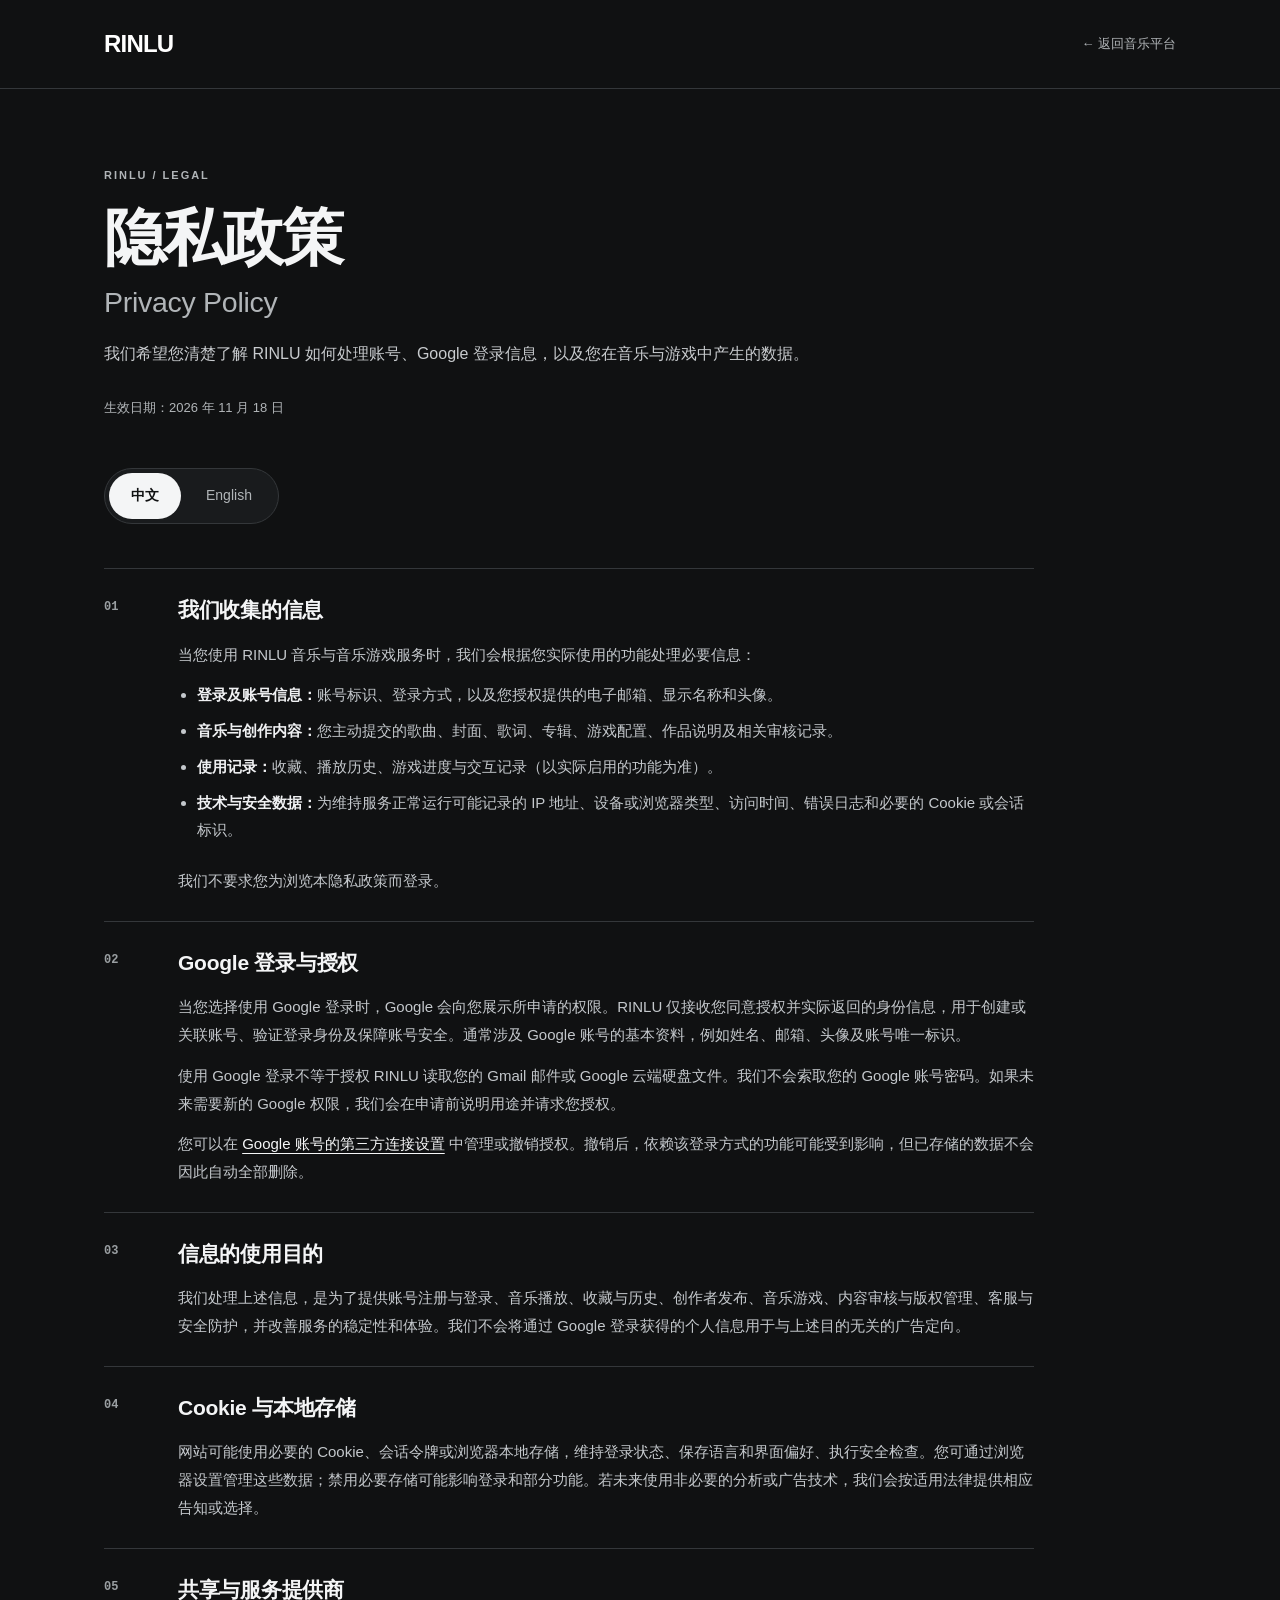
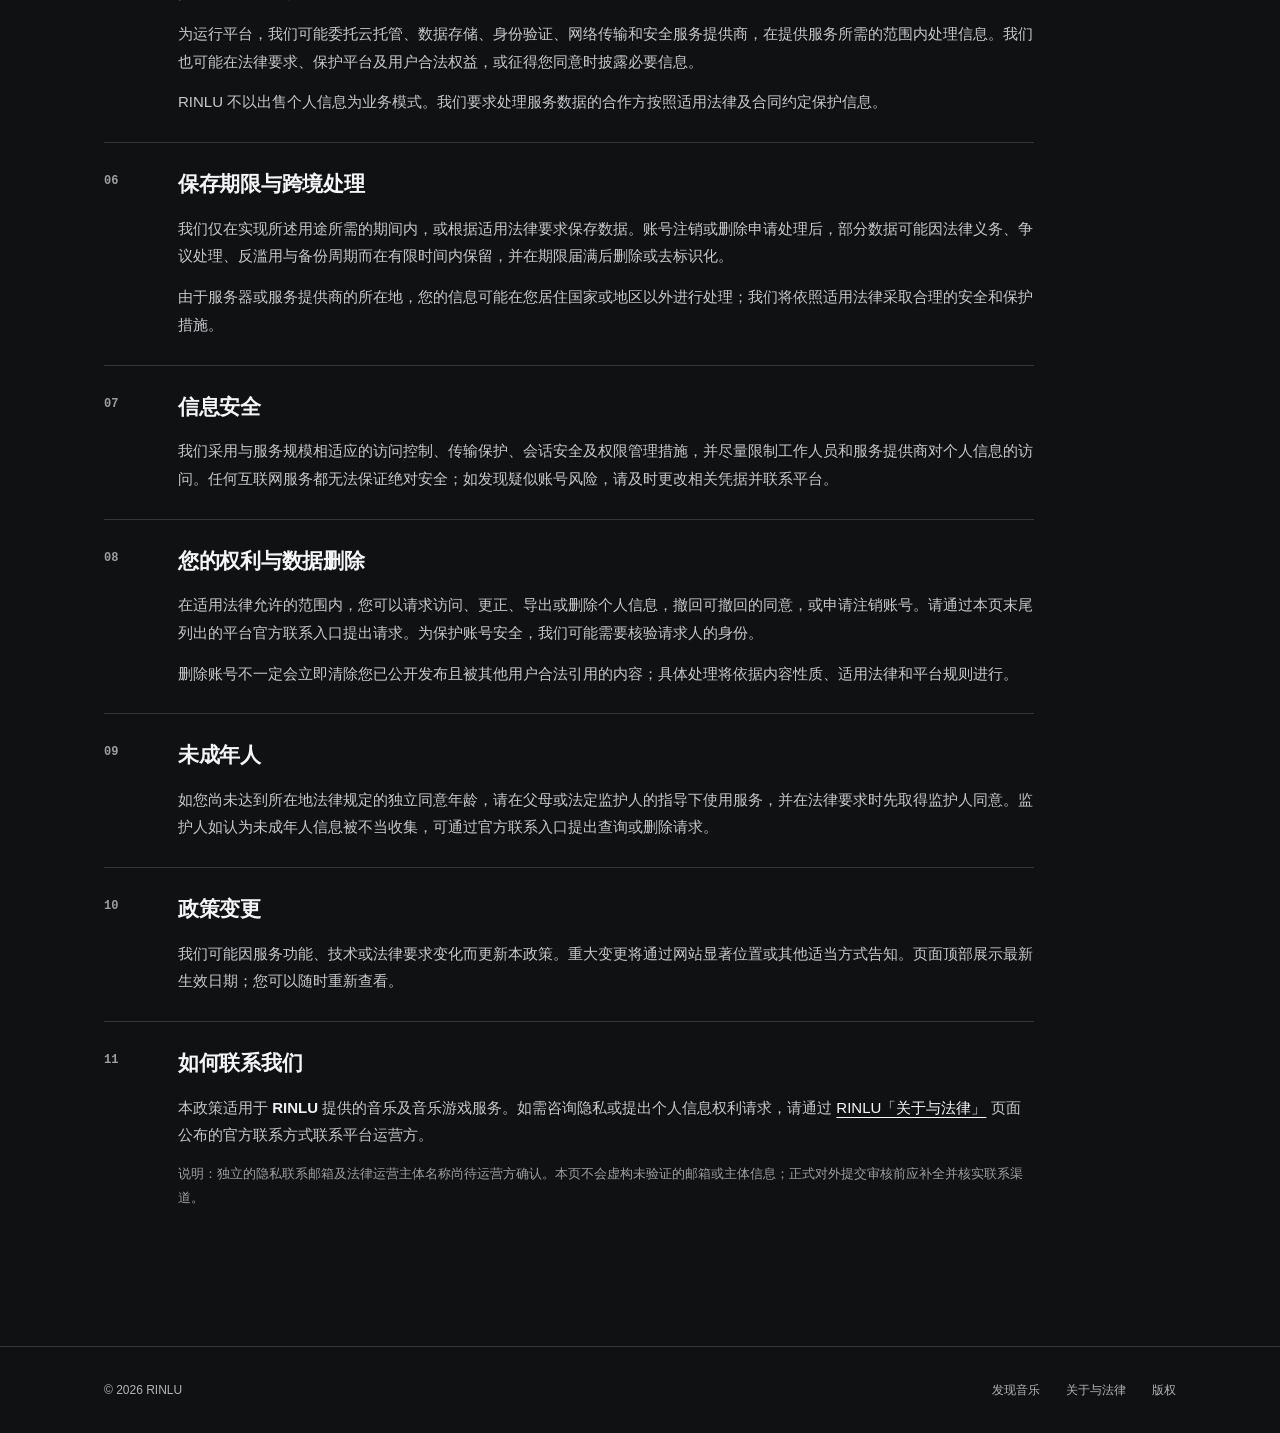
==== site/music/privacy/index.html @ 50dfab1e "feat: add public bilingual RINLU privacy policy" ====
<!doctype html>
<html lang="zh-CN">
<head>
<meta charset="utf-8">
<meta name="viewport" content="width=device-width, initial-scale=1">
<meta name="theme-color" content="#101112">
<meta name="description" content="RINLU 音乐与音乐游戏服务隐私政策，包括 Google 登录、数据收集和删除说明。Privacy Policy for the RINLU music and music-game platform.">
<meta name="robots" content="index,follow">
<link rel="canonical" href="https://rinlu.com/music/privacy">
<title>隐私政策 / Privacy Policy — RINLU</title>
<style>
:root{color-scheme:dark;--bg:#101112;--surface:#191b1d;--line:#34373a;--text:#f4f5f6;--muted:#b1b5b8;--accent:#e6e8eb}
*{box-sizing:border-box}html{scroll-behavior:smooth}body{margin:0;background:var(--bg);color:var(--text);font:15px/1.85 -apple-system,BlinkMacSystemFont,"Segoe UI","PingFang SC","Hiragino Sans GB","Microsoft YaHei",sans-serif;-webkit-font-smoothing:antialiased}
a{color:var(--text);text-underline-offset:4px}a:hover{color:#fff}a:focus-visible,button:focus-visible{outline:2px solid #fff;outline-offset:4px}
header{border-bottom:1px solid var(--line)}.topbar{max-width:1120px;margin:0 auto;padding:22px 24px;display:flex;justify-content:space-between;align-items:center;gap:18px}.wordmark{color:#fff;text-decoration:none;font-size:24px;font-weight:750;letter-spacing:-.8px}.home{color:var(--muted);text-decoration:none;font-size:13px}.home:hover{color:#fff}
main{max-width:1120px;margin:auto;padding:76px 24px 110px}.eyebrow{font-size:11px;font-weight:700;letter-spacing:.18em;color:var(--muted)}h1{font-size:clamp(34px,5vw,62px);line-height:1.16;letter-spacing:-.045em;margin:16px 0 20px;font-weight:740}h1 span{display:block;font-size:.46em;color:var(--muted);letter-spacing:-.01em;margin-top:12px;font-weight:520}.intro{max-width:750px;color:#c8cbce;font-size:16px}.meta{margin:28px 0 48px;color:var(--muted);font-size:13px}.switch{display:inline-flex;border:1px solid var(--line);border-radius:999px;padding:4px;gap:3px;background:var(--surface);margin-bottom:44px}.switch button{border:0;border-radius:999px;color:var(--muted);background:none;padding:10px 22px;min-height:42px;cursor:pointer;font:inherit;font-size:14px}.switch button[aria-pressed="true"]{background:#f4f5f6;color:#101112;font-weight:700}
.policy{max-width:930px}.clause{display:grid;grid-template-columns:54px minmax(0,1fr);gap:20px;padding:26px 0;border-top:1px solid var(--line)}.num{font:600 12px/2 "SFMono-Regular",Consolas,monospace;color:#9a9fa2}.clause h2{font-size:21px;line-height:1.45;letter-spacing:-.012em;margin:0 0 15px}.clause p{margin:0 0 13px;color:#c4c8cc}.clause p:last-child{margin-bottom:0}.clause ul{margin:0 0 15px;padding-left:19px;color:#c4c8cc}.clause li{padding:0 0 8px}.clause strong{color:#eff0f2;font-weight:650}.clause .fine{font-size:13px;color:#9ba0a4}.clause a{color:#f6f7f8;text-decoration-thickness:1px}
[hidden]{display:none!important}footer{border-top:1px solid var(--line);color:var(--muted);font-size:12px}.foot{max-width:1120px;margin:auto;padding:32px 24px;display:flex;gap:22px;flex-wrap:wrap;align-items:center;justify-content:space-between}.foot nav{display:flex;gap:26px}.foot a{color:var(--muted);text-decoration:none}.foot a:hover{color:#fff}
@media(max-width:600px){main{padding:52px 20px 72px}.topbar{padding:16px 20px}.clause{grid-template-columns:32px minmax(0,1fr);gap:12px;padding:23px 0}.clause h2{font-size:19px}.intro{font-size:15px}.meta{margin-bottom:28px}.switch{margin-bottom:30px}.foot{padding:24px 20px}.foot nav{width:100%;justify-content:space-between}}
@media(prefers-reduced-motion:reduce){html{scroll-behavior:auto}}
</style>
<noscript><style>#en[hidden]{display:block!important}#en::before{content:"English version";display:block;margin:30px 0;font-weight:bold;font-size:22px}</style></noscript>
</head>
<body>
<a href="#main" style="position:absolute;left:-9999px" onfocus="this.style.left='12px'" onblur="this.style.left='-9999px'">跳到内容 / Skip to content</a>
<header><div class="topbar"><a href="/music/" class="wordmark" aria-label="RINLU 首页">RINLU</a><a href="/music/" class="home">← <span id="back">返回音乐平台</span></a></div></header>
<main id="main">
<div class="eyebrow">RINLU / LEGAL</div>
<h1 id="title">隐私政策<span>Privacy Policy</span></h1>
<p class="intro" id="intro">我们希望您清楚了解 RINLU 如何处理账号、Google 登录信息，以及您在音乐与游戏中产生的数据。</p>
<p class="meta" id="date">生效日期：2026 年 11 月 18 日</p>
<div class="switch" role="group" aria-label="Language / 语言">
<button id="zh-btn" type="button" data-lang="zh" aria-pressed="true">中文</button>
<button id="en-btn" type="button" data-lang="en" aria-pressed="false">English</button>
</div>
<article id="zh" class="policy" lang="zh-CN" aria-label="中文版隐私政策"><section class="clause" aria-labelledby="zh-01"><div class="num">01</div><div><h2 id="zh-01">我们收集的信息</h2><p>当您使用 RINLU 音乐与音乐游戏服务时，我们会根据您实际使用的功能处理必要信息：</p><ul><li><strong>登录及账号信息：</strong>账号标识、登录方式，以及您授权提供的电子邮箱、显示名称和头像。</li><li><strong>音乐与创作内容：</strong>您主动提交的歌曲、封面、歌词、专辑、游戏配置、作品说明及相关审核记录。</li><li><strong>使用记录：</strong>收藏、播放历史、游戏进度与交互记录（以实际启用的功能为准）。</li><li><strong>技术与安全数据：</strong>为维持服务正常运行可能记录的 IP 地址、设备或浏览器类型、访问时间、错误日志和必要的 Cookie 或会话标识。</li></ul><p>我们不要求您为浏览本隐私政策而登录。</p></div></section>
<section class="clause" aria-labelledby="zh-02"><div class="num">02</div><div><h2 id="zh-02">Google 登录与授权</h2><p>当您选择使用 Google 登录时，Google 会向您展示所申请的权限。RINLU 仅接收您同意授权并实际返回的身份信息，用于创建或关联账号、验证登录身份及保障账号安全。通常涉及 Google 账号的基本资料，例如姓名、邮箱、头像及账号唯一标识。</p><p>使用 Google 登录不等于授权 RINLU 读取您的 Gmail 邮件或 Google 云端硬盘文件。我们不会索取您的 Google 账号密码。如果未来需要新的 Google 权限，我们会在申请前说明用途并请求您授权。</p><p>您可以在 <a href="https://myaccount.google.com/connections" target="_blank" rel="noopener noreferrer">Google 账号的第三方连接设置</a> 中管理或撤销授权。撤销后，依赖该登录方式的功能可能受到影响，但已存储的数据不会因此自动全部删除。</p></div></section>
<section class="clause" aria-labelledby="zh-03"><div class="num">03</div><div><h2 id="zh-03">信息的使用目的</h2><p>我们处理上述信息，是为了提供账号注册与登录、音乐播放、收藏与历史、创作者发布、音乐游戏、内容审核与版权管理、客服与安全防护，并改善服务的稳定性和体验。我们不会将通过 Google 登录获得的个人信息用于与上述目的无关的广告定向。</p></div></section>
<section class="clause" aria-labelledby="zh-04"><div class="num">04</div><div><h2 id="zh-04">Cookie 与本地存储</h2><p>网站可能使用必要的 Cookie、会话令牌或浏览器本地存储，维持登录状态、保存语言和界面偏好、执行安全检查。您可通过浏览器设置管理这些数据；禁用必要存储可能影响登录和部分功能。若未来使用非必要的分析或广告技术，我们会按适用法律提供相应告知或选择。</p></div></section>
<section class="clause" aria-labelledby="zh-05"><div class="num">05</div><div><h2 id="zh-05">共享与服务提供商</h2><p>为运行平台，我们可能委托云托管、数据存储、身份验证、网络传输和安全服务提供商，在提供服务所需的范围内处理信息。我们也可能在法律要求、保护平台及用户合法权益，或征得您同意时披露必要信息。</p><p>RINLU 不以出售个人信息为业务模式。我们要求处理服务数据的合作方按照适用法律及合同约定保护信息。</p></div></section>
<section class="clause" aria-labelledby="zh-06"><div class="num">06</div><div><h2 id="zh-06">保存期限与跨境处理</h2><p>我们仅在实现所述用途所需的期间内，或根据适用法律要求保存数据。账号注销或删除申请处理后，部分数据可能因法律义务、争议处理、反滥用与备份周期而在有限时间内保留，并在期限届满后删除或去标识化。</p><p>由于服务器或服务提供商的所在地，您的信息可能在您居住国家或地区以外进行处理；我们将依照适用法律采取合理的安全和保护措施。</p></div></section>
<section class="clause" aria-labelledby="zh-07"><div class="num">07</div><div><h2 id="zh-07">信息安全</h2><p>我们采用与服务规模相适应的访问控制、传输保护、会话安全及权限管理措施，并尽量限制工作人员和服务提供商对个人信息的访问。任何互联网服务都无法保证绝对安全；如发现疑似账号风险，请及时更改相关凭据并联系平台。</p></div></section>
<section class="clause" aria-labelledby="zh-08"><div class="num">08</div><div><h2 id="zh-08">您的权利与数据删除</h2><p>在适用法律允许的范围内，您可以请求访问、更正、导出或删除个人信息，撤回可撤回的同意，或申请注销账号。请通过本页末尾列出的平台官方联系入口提出请求。为保护账号安全，我们可能需要核验请求人的身份。</p><p>删除账号不一定会立即清除您已公开发布且被其他用户合法引用的内容；具体处理将依据内容性质、适用法律和平台规则进行。</p></div></section>
<section class="clause" aria-labelledby="zh-09"><div class="num">09</div><div><h2 id="zh-09">未成年人</h2><p>如您尚未达到所在地法律规定的独立同意年龄，请在父母或法定监护人的指导下使用服务，并在法律要求时先取得监护人同意。监护人如认为未成年人信息被不当收集，可通过官方联系入口提出查询或删除请求。</p></div></section>
<section class="clause" aria-labelledby="zh-10"><div class="num">10</div><div><h2 id="zh-10">政策变更</h2><p>我们可能因服务功能、技术或法律要求变化而更新本政策。重大变更将通过网站显著位置或其他适当方式告知。页面顶部展示最新生效日期；您可以随时重新查看。</p></div></section>
<section class="clause" aria-labelledby="zh-11"><div class="num">11</div><div><h2 id="zh-11">如何联系我们</h2><p>本政策适用于 <strong>RINLU</strong> 提供的音乐及音乐游戏服务。如需咨询隐私或提出个人信息权利请求，请通过 <a href="/music/legal">RINLU「关于与法律」</a> 页面公布的官方联系方式联系平台运营方。</p><p class="fine">说明：独立的隐私联系邮箱及法律运营主体名称尚待运营方确认。本页不会虚构未验证的邮箱或主体信息；正式对外提交审核前应补全并核实联系渠道。</p></div></section></article>
<article id="en" class="policy" lang="en" aria-label="English Privacy Policy" hidden><section class="clause" aria-labelledby="en-01"><div class="num">01</div><div><h2 id="en-01">Information we collect</h2><p>Depending on the features you use, RINLU may process:</p><ul><li><strong>Account data:</strong> your account identifier, authentication method and profile information you authorize, such as email address, display name and profile picture.</li><li><strong>Creative content:</strong> songs, artwork, lyrics, albums, game configurations, descriptions and associated moderation records you submit.</li><li><strong>Activity data:</strong> likes, listening history, game progress and interactions, where those features are enabled.</li><li><strong>Technical and security data:</strong> IP address, browser or device type, access times, error logs and necessary cookies or session identifiers to operate and protect the service.</li></ul><p>You do not need an account to read this policy.</p></div></section>
<section class="clause" aria-labelledby="en-02"><div class="num">02</div><div><h2 id="en-02">Google sign-in and consent</h2><p>When you choose Google sign-in, Google shows the permissions being requested. RINLU receives only the identity information you authorize and Google actually returns, for creating or linking an account, authenticating you and protecting account security. This commonly includes basic Google account information, such as name, email address, profile picture and a unique account identifier.</p><p>Signing in with Google does not itself grant RINLU access to Gmail messages or Google Drive files. RINLU does not ask for your Google password. If additional Google permissions are needed in the future, we will explain the purpose and seek your authorization first.</p><p>You can review or revoke access in your <a href="https://myaccount.google.com/connections" target="_blank" rel="noopener noreferrer">Google account connections</a>. Revocation may affect sign-in, but it does not automatically delete all data already held by the service.</p></div></section>
<section class="clause" aria-labelledby="en-03"><div class="num">03</div><div><h2 id="en-03">How we use information</h2><p>We use information to provide account access, music playback, collections and history, creator publishing, music games, content moderation, copyright management, support and security, and to improve reliability and the user experience. We do not use personal information obtained through Google sign-in for unrelated targeted advertising.</p></div></section>
<section class="clause" aria-labelledby="en-04"><div class="num">04</div><div><h2 id="en-04">Cookies and local storage</h2><p>We may use essential cookies, session tokens and browser storage to maintain sign-in, remember language and interface preferences, and perform security checks. You can manage them in your browser, although disabling essential storage may prevent some features from working. If we introduce non-essential analytics or advertising technologies, we will provide the required notices or choices under applicable law.</p></div></section>
<section class="clause" aria-labelledby="en-05"><div class="num">05</div><div><h2 id="en-05">Sharing and service providers</h2><p>We may engage hosting, storage, identity, network and security providers to process information only as needed to deliver the service. We may also disclose necessary information to comply with law, protect lawful interests or with your consent.</p><p>RINLU is not operated as a business that sells personal information. We require service providers handling service data to protect it in accordance with applicable law and contractual commitments.</p></div></section>
<section class="clause" aria-labelledby="en-06"><div class="num">06</div><div><h2 id="en-06">Retention and international processing</h2><p>We retain information only for as long as reasonably necessary for the purposes described or required by applicable law. After an account closure or deletion request, certain records may remain for limited periods to meet legal obligations, resolve disputes, prevent abuse or complete backup cycles before deletion or de-identification.</p><p>Depending on where servers and providers operate, information may be processed outside your country or region. We apply reasonable safeguards as required by applicable law.</p></div></section>
<section class="clause" aria-labelledby="en-07"><div class="num">07</div><div><h2 id="en-07">Security</h2><p>We use access controls, transmission protections, session security and permission management appropriate to the service, and aim to restrict personal-data access to authorized personnel and providers. No online service can guarantee absolute security. If you suspect account misuse, update relevant credentials and contact the platform.</p></div></section>
<section class="clause" aria-labelledby="en-08"><div class="num">08</div><div><h2 id="en-08">Your rights and deletion requests</h2><p>Subject to applicable law, you may request access, correction, export or deletion of personal information, withdrawal of consent where possible, or account closure. Use the official platform contact route below. We may need to verify your identity before acting on a request.</p><p>Closing an account may not immediately remove content that you made public and that others lawfully referenced; the handling of that content depends on applicable laws and platform rules.</p></div></section>
<section class="clause" aria-labelledby="en-09"><div class="num">09</div><div><h2 id="en-09">Children and minors</h2><p>If you are below the age at which you may consent independently under local law, use the service with parental or guardian guidance and obtain their consent where required. Guardians who believe a minor's information was collected improperly may request access or deletion using the official contact route.</p></div></section>
<section class="clause" aria-labelledby="en-10"><div class="num">10</div><div><h2 id="en-10">Changes to this policy</h2><p>We may update this policy to reflect changes in our services, technology or law. Material changes will be communicated through a prominent site notice or other appropriate means. The effective date appears at the top of this page.</p></div></section>
<section class="clause" aria-labelledby="en-11"><div class="num">11</div><div><h2 id="en-11">Contact</h2><p>This policy applies to music and music-game services operated under the <strong>RINLU</strong> name. For privacy inquiries and data-rights requests, use the official contact details published on RINLU's <a href="/music/legal">About &amp; legal</a> page.</p><p class="fine">Note: A dedicated privacy contact email and the legal operator's entity name have not yet been verified. This page does not invent contact details; these must be confirmed before a final production compliance review.</p></div></section></article>
</main>
<footer><div class="foot"><span>© 2026 RINLU</span><nav aria-label="Legal navigation"><a href="/music/" id="foot-home">发现音乐</a><a href="/music/legal" id="foot-legal">关于与法律</a><a href="/music/copyright" id="foot-copyright">版权</a></nav></div></footer>
<script>
(function(){
  var buttons=document.querySelectorAll('[data-lang]');
  function show(lang){
    var english=lang==='en';
    document.getElementById('zh').hidden=english;
    document.getElementById('en').hidden=!english;
    document.documentElement.lang=english?'en':'zh-CN';
    document.getElementById('back').textContent=english?'Back to RINLU':'返回音乐平台';
    document.getElementById('title').innerHTML=english?'Privacy Policy<span>隐私政策</span>':'隐私政策<span>Privacy Policy</span>';
    document.getElementById('intro').textContent=english?'How RINLU handles account details, Google sign-in information, and your music and gameplay data.':'我们希望您清楚了解 RINLU 如何处理账号、Google 登录信息，以及您在音乐与游戏中产生的数据。';
    document.getElementById('date').textContent=english?'Effective: November 18, 2026':'生效日期：2026 年 11 月 18 日';
    document.getElementById('foot-home').textContent=english?'Discover':'发现音乐';
    document.getElementById('foot-legal').textContent=english?'About & legal':'关于与法律';
    document.getElementById('foot-copyright').textContent=english?'Copyright':'版权';
    buttons.forEach(function(b){b.setAttribute('aria-pressed',String(b.dataset.lang===lang))});
  }
  buttons.forEach(function(b){b.addEventListener('click',function(){var lang=b.dataset.lang;show(lang);history.replaceState(null,'',location.pathname+(lang==='en'?'?lang=en':''))})});
  show(new URLSearchParams(location.search).get('lang')==='en'?'en':'zh');
})();
</script>
</body>
</html>
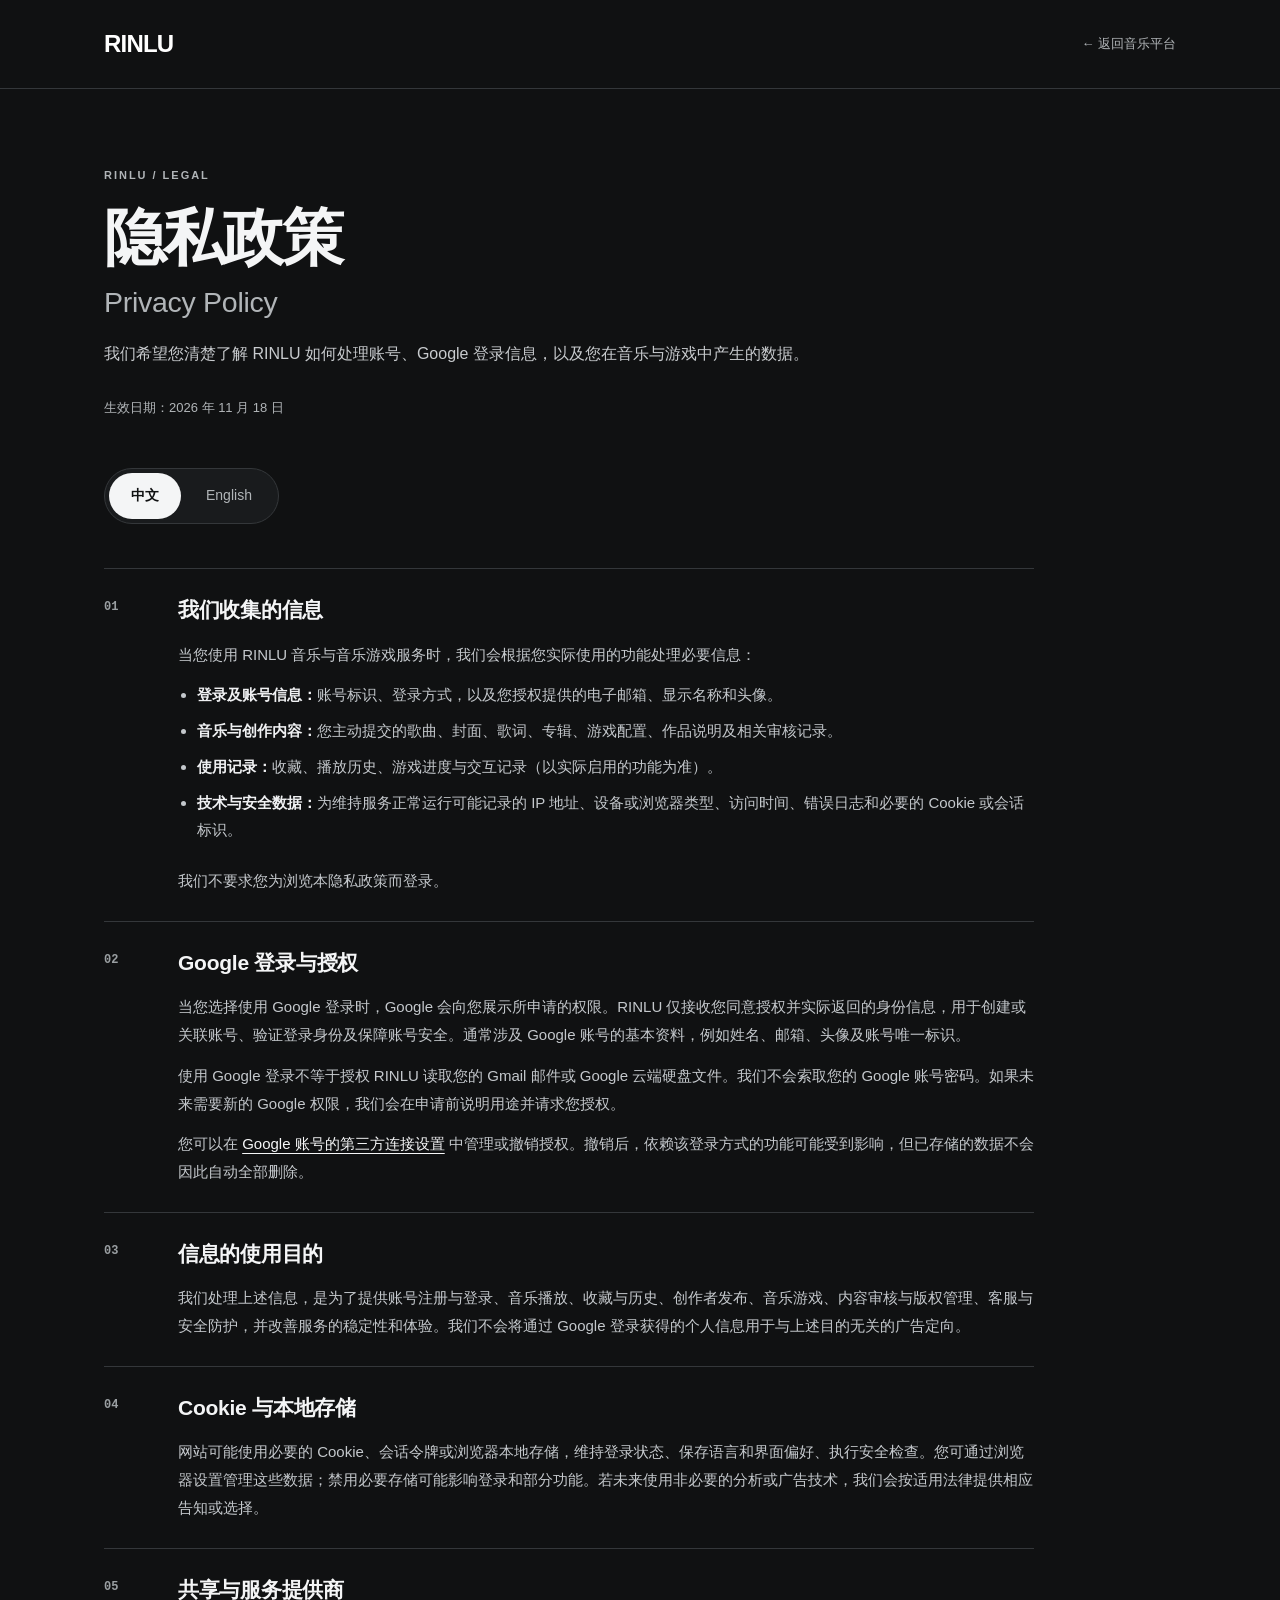
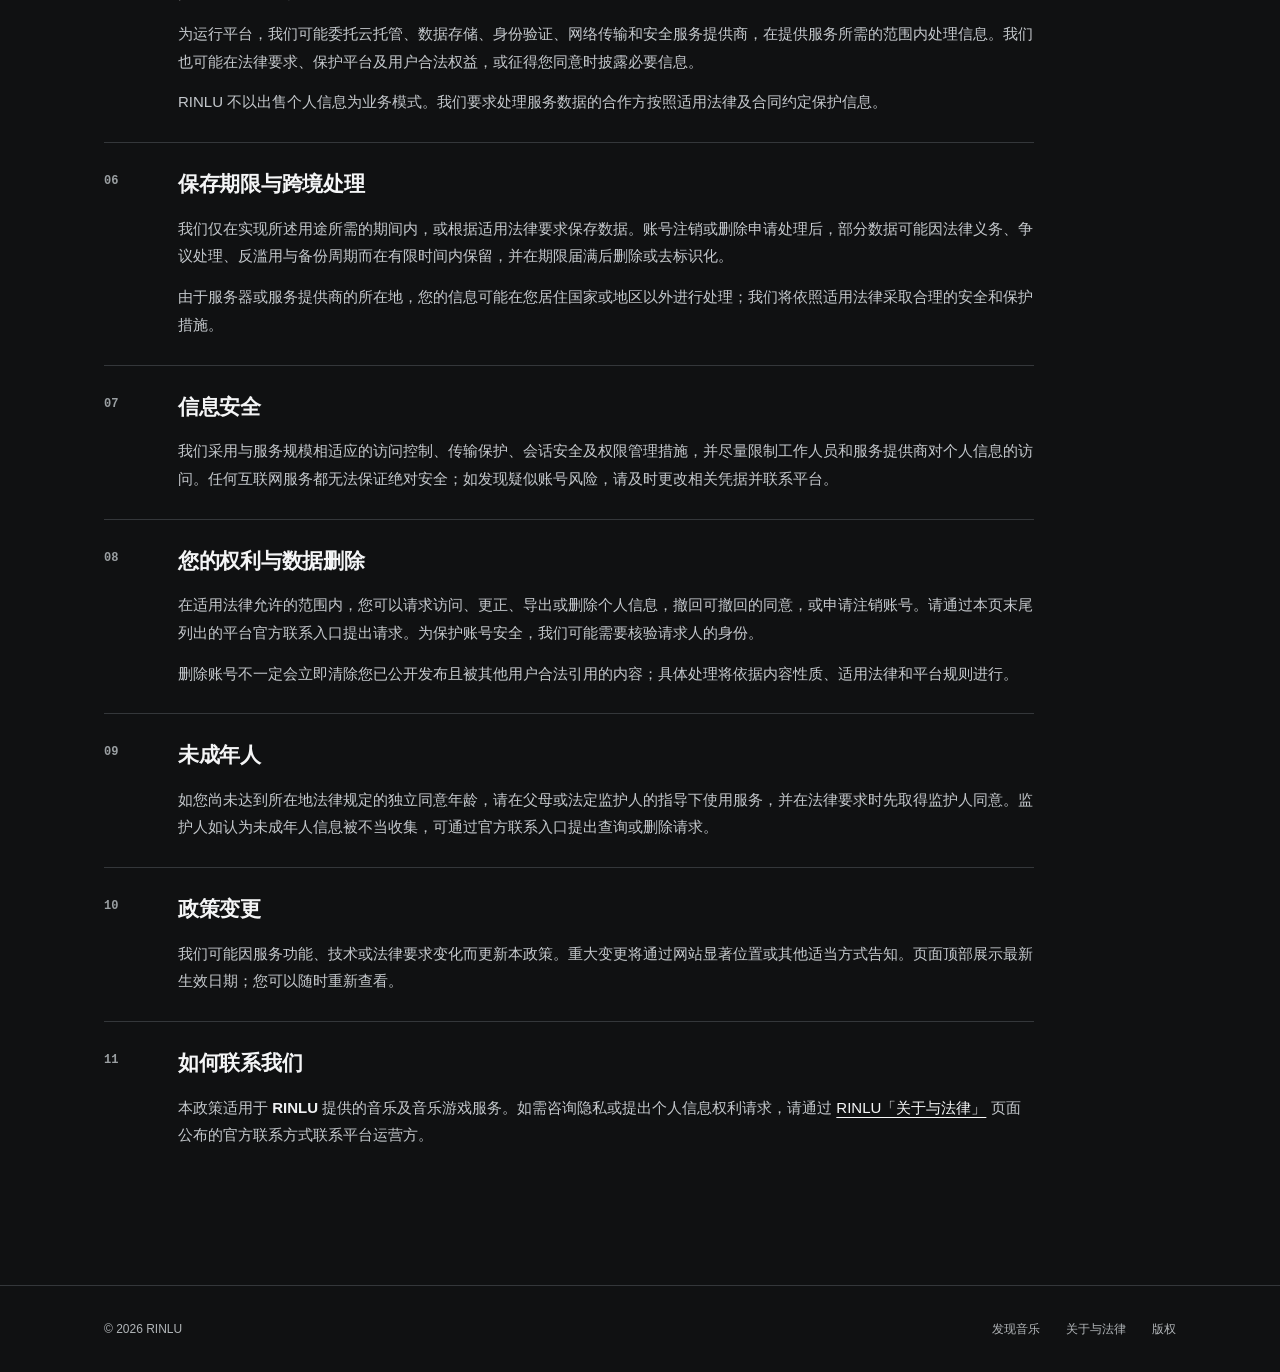
==== commit 0428a333: "polish: keep internal contact verification notes out of public policy" ====
--- a/site/music/privacy/index.html
+++ b/site/music/privacy/index.html
@@ -43,7 +43,7 @@
 <section class="clause" aria-labelledby="zh-08"><div class="num">08</div><div><h2 id="zh-08">您的权利与数据删除</h2><p>在适用法律允许的范围内，您可以请求访问、更正、导出或删除个人信息，撤回可撤回的同意，或申请注销账号。请通过本页末尾列出的平台官方联系入口提出请求。为保护账号安全，我们可能需要核验请求人的身份。</p><p>删除账号不一定会立即清除您已公开发布且被其他用户合法引用的内容；具体处理将依据内容性质、适用法律和平台规则进行。</p></div></section>
 <section class="clause" aria-labelledby="zh-09"><div class="num">09</div><div><h2 id="zh-09">未成年人</h2><p>如您尚未达到所在地法律规定的独立同意年龄，请在父母或法定监护人的指导下使用服务，并在法律要求时先取得监护人同意。监护人如认为未成年人信息被不当收集，可通过官方联系入口提出查询或删除请求。</p></div></section>
 <section class="clause" aria-labelledby="zh-10"><div class="num">10</div><div><h2 id="zh-10">政策变更</h2><p>我们可能因服务功能、技术或法律要求变化而更新本政策。重大变更将通过网站显著位置或其他适当方式告知。页面顶部展示最新生效日期；您可以随时重新查看。</p></div></section>
-<section class="clause" aria-labelledby="zh-11"><div class="num">11</div><div><h2 id="zh-11">如何联系我们</h2><p>本政策适用于 <strong>RINLU</strong> 提供的音乐及音乐游戏服务。如需咨询隐私或提出个人信息权利请求，请通过 <a href="/music/legal">RINLU「关于与法律」</a> 页面公布的官方联系方式联系平台运营方。</p><p class="fine">说明：独立的隐私联系邮箱及法律运营主体名称尚待运营方确认。本页不会虚构未验证的邮箱或主体信息；正式对外提交审核前应补全并核实联系渠道。</p></div></section></article>
+<section class="clause" aria-labelledby="zh-11"><div class="num">11</div><div><h2 id="zh-11">如何联系我们</h2><p>本政策适用于 <strong>RINLU</strong> 提供的音乐及音乐游戏服务。如需咨询隐私或提出个人信息权利请求，请通过 <a href="/music/legal">RINLU「关于与法律」</a> 页面公布的官方联系方式联系平台运营方。</p></div></section></article>
 <article id="en" class="policy" lang="en" aria-label="English Privacy Policy" hidden><section class="clause" aria-labelledby="en-01"><div class="num">01</div><div><h2 id="en-01">Information we collect</h2><p>Depending on the features you use, RINLU may process:</p><ul><li><strong>Account data:</strong> your account identifier, authentication method and profile information you authorize, such as email address, display name and profile picture.</li><li><strong>Creative content:</strong> songs, artwork, lyrics, albums, game configurations, descriptions and associated moderation records you submit.</li><li><strong>Activity data:</strong> likes, listening history, game progress and interactions, where those features are enabled.</li><li><strong>Technical and security data:</strong> IP address, browser or device type, access times, error logs and necessary cookies or session identifiers to operate and protect the service.</li></ul><p>You do not need an account to read this policy.</p></div></section>
 <section class="clause" aria-labelledby="en-02"><div class="num">02</div><div><h2 id="en-02">Google sign-in and consent</h2><p>When you choose Google sign-in, Google shows the permissions being requested. RINLU receives only the identity information you authorize and Google actually returns, for creating or linking an account, authenticating you and protecting account security. This commonly includes basic Google account information, such as name, email address, profile picture and a unique account identifier.</p><p>Signing in with Google does not itself grant RINLU access to Gmail messages or Google Drive files. RINLU does not ask for your Google password. If additional Google permissions are needed in the future, we will explain the purpose and seek your authorization first.</p><p>You can review or revoke access in your <a href="https://myaccount.google.com/connections" target="_blank" rel="noopener noreferrer">Google account connections</a>. Revocation may affect sign-in, but it does not automatically delete all data already held by the service.</p></div></section>
 <section class="clause" aria-labelledby="en-03"><div class="num">03</div><div><h2 id="en-03">How we use information</h2><p>We use information to provide account access, music playback, collections and history, creator publishing, music games, content moderation, copyright management, support and security, and to improve reliability and the user experience. We do not use personal information obtained through Google sign-in for unrelated targeted advertising.</p></div></section>
@@ -54,7 +54,7 @@
 <section class="clause" aria-labelledby="en-08"><div class="num">08</div><div><h2 id="en-08">Your rights and deletion requests</h2><p>Subject to applicable law, you may request access, correction, export or deletion of personal information, withdrawal of consent where possible, or account closure. Use the official platform contact route below. We may need to verify your identity before acting on a request.</p><p>Closing an account may not immediately remove content that you made public and that others lawfully referenced; the handling of that content depends on applicable laws and platform rules.</p></div></section>
 <section class="clause" aria-labelledby="en-09"><div class="num">09</div><div><h2 id="en-09">Children and minors</h2><p>If you are below the age at which you may consent independently under local law, use the service with parental or guardian guidance and obtain their consent where required. Guardians who believe a minor's information was collected improperly may request access or deletion using the official contact route.</p></div></section>
 <section class="clause" aria-labelledby="en-10"><div class="num">10</div><div><h2 id="en-10">Changes to this policy</h2><p>We may update this policy to reflect changes in our services, technology or law. Material changes will be communicated through a prominent site notice or other appropriate means. The effective date appears at the top of this page.</p></div></section>
-<section class="clause" aria-labelledby="en-11"><div class="num">11</div><div><h2 id="en-11">Contact</h2><p>This policy applies to music and music-game services operated under the <strong>RINLU</strong> name. For privacy inquiries and data-rights requests, use the official contact details published on RINLU's <a href="/music/legal">About &amp; legal</a> page.</p><p class="fine">Note: A dedicated privacy contact email and the legal operator's entity name have not yet been verified. This page does not invent contact details; these must be confirmed before a final production compliance review.</p></div></section></article>
+<section class="clause" aria-labelledby="en-11"><div class="num">11</div><div><h2 id="en-11">Contact</h2><p>This policy applies to music and music-game services operated under the <strong>RINLU</strong> name. For privacy inquiries and data-rights requests, use the official contact details published on RINLU's <a href="/music/legal">About &amp; legal</a> page.</p></div></section></article>
 </main>
 <footer><div class="foot"><span>© 2026 RINLU</span><nav aria-label="Legal navigation"><a href="/music/" id="foot-home">发现音乐</a><a href="/music/legal" id="foot-legal">关于与法律</a><a href="/music/copyright" id="foot-copyright">版权</a></nav></div></footer>
 <script>
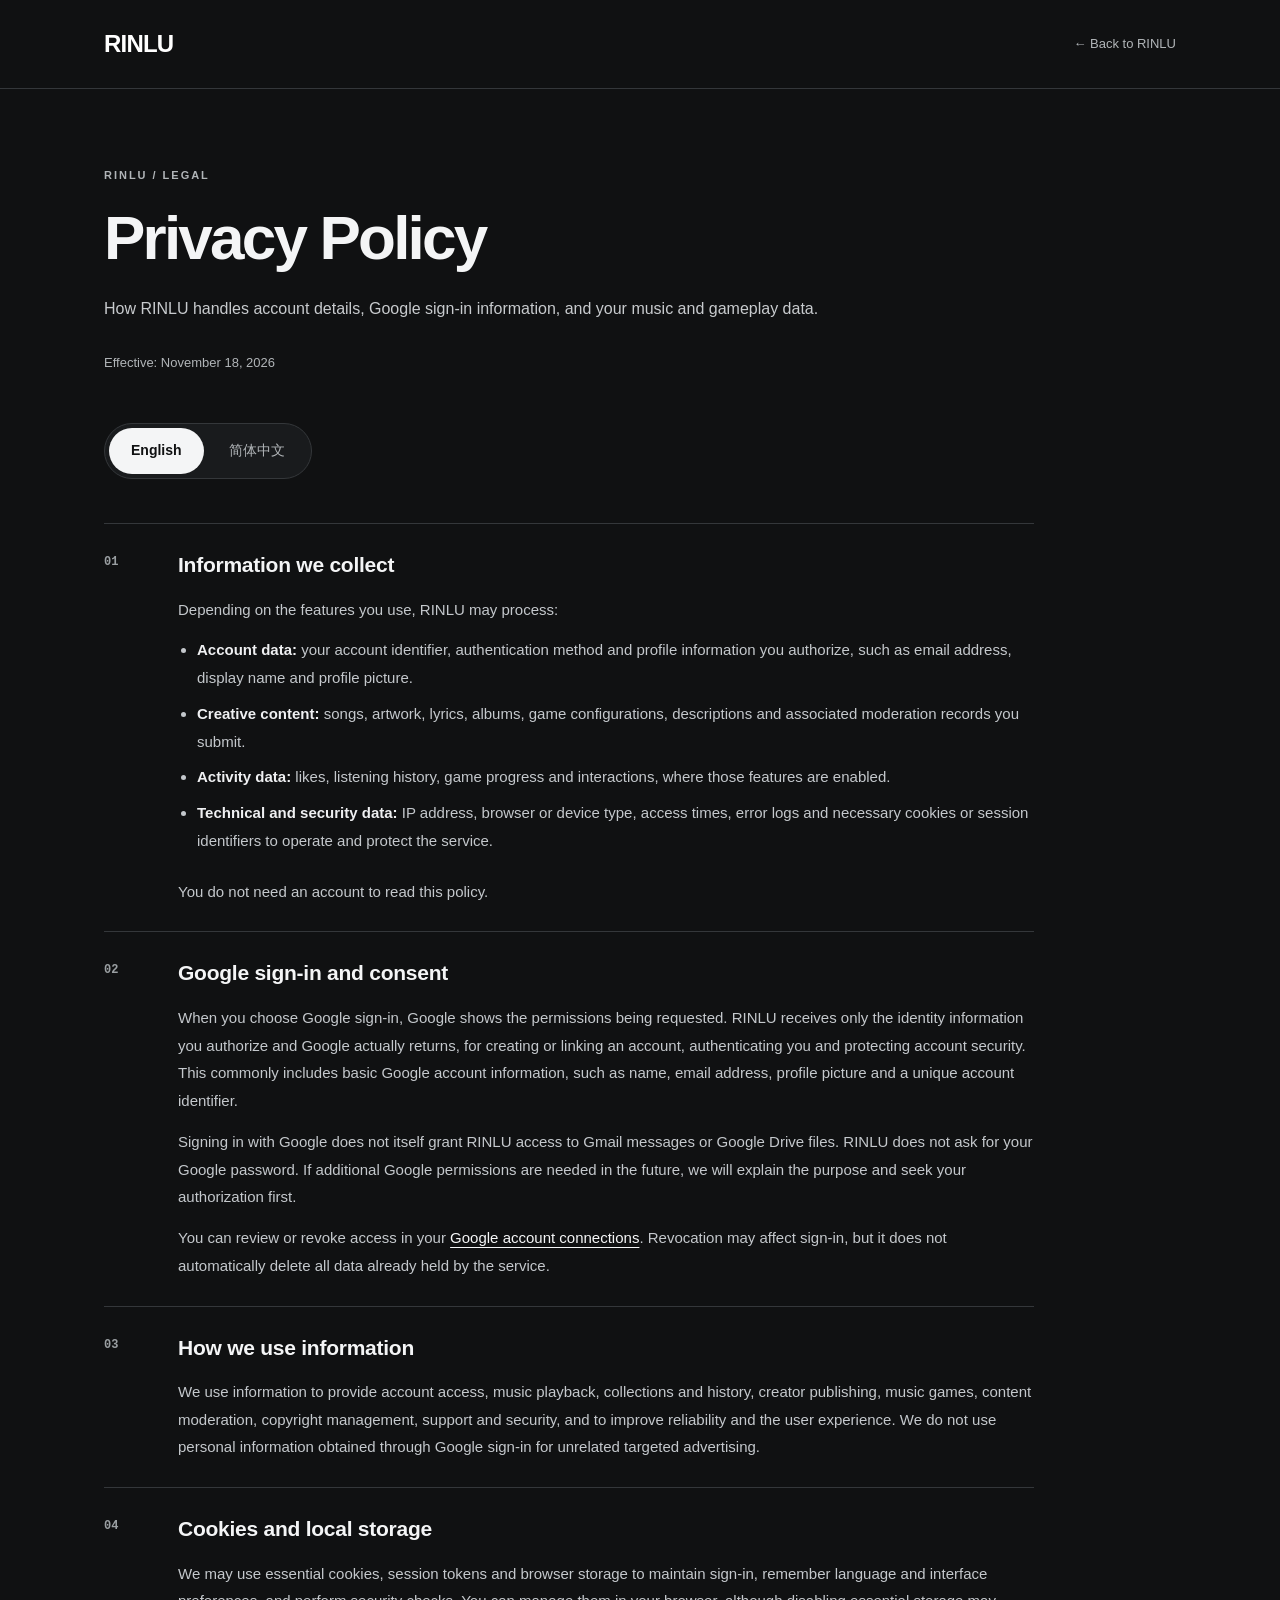
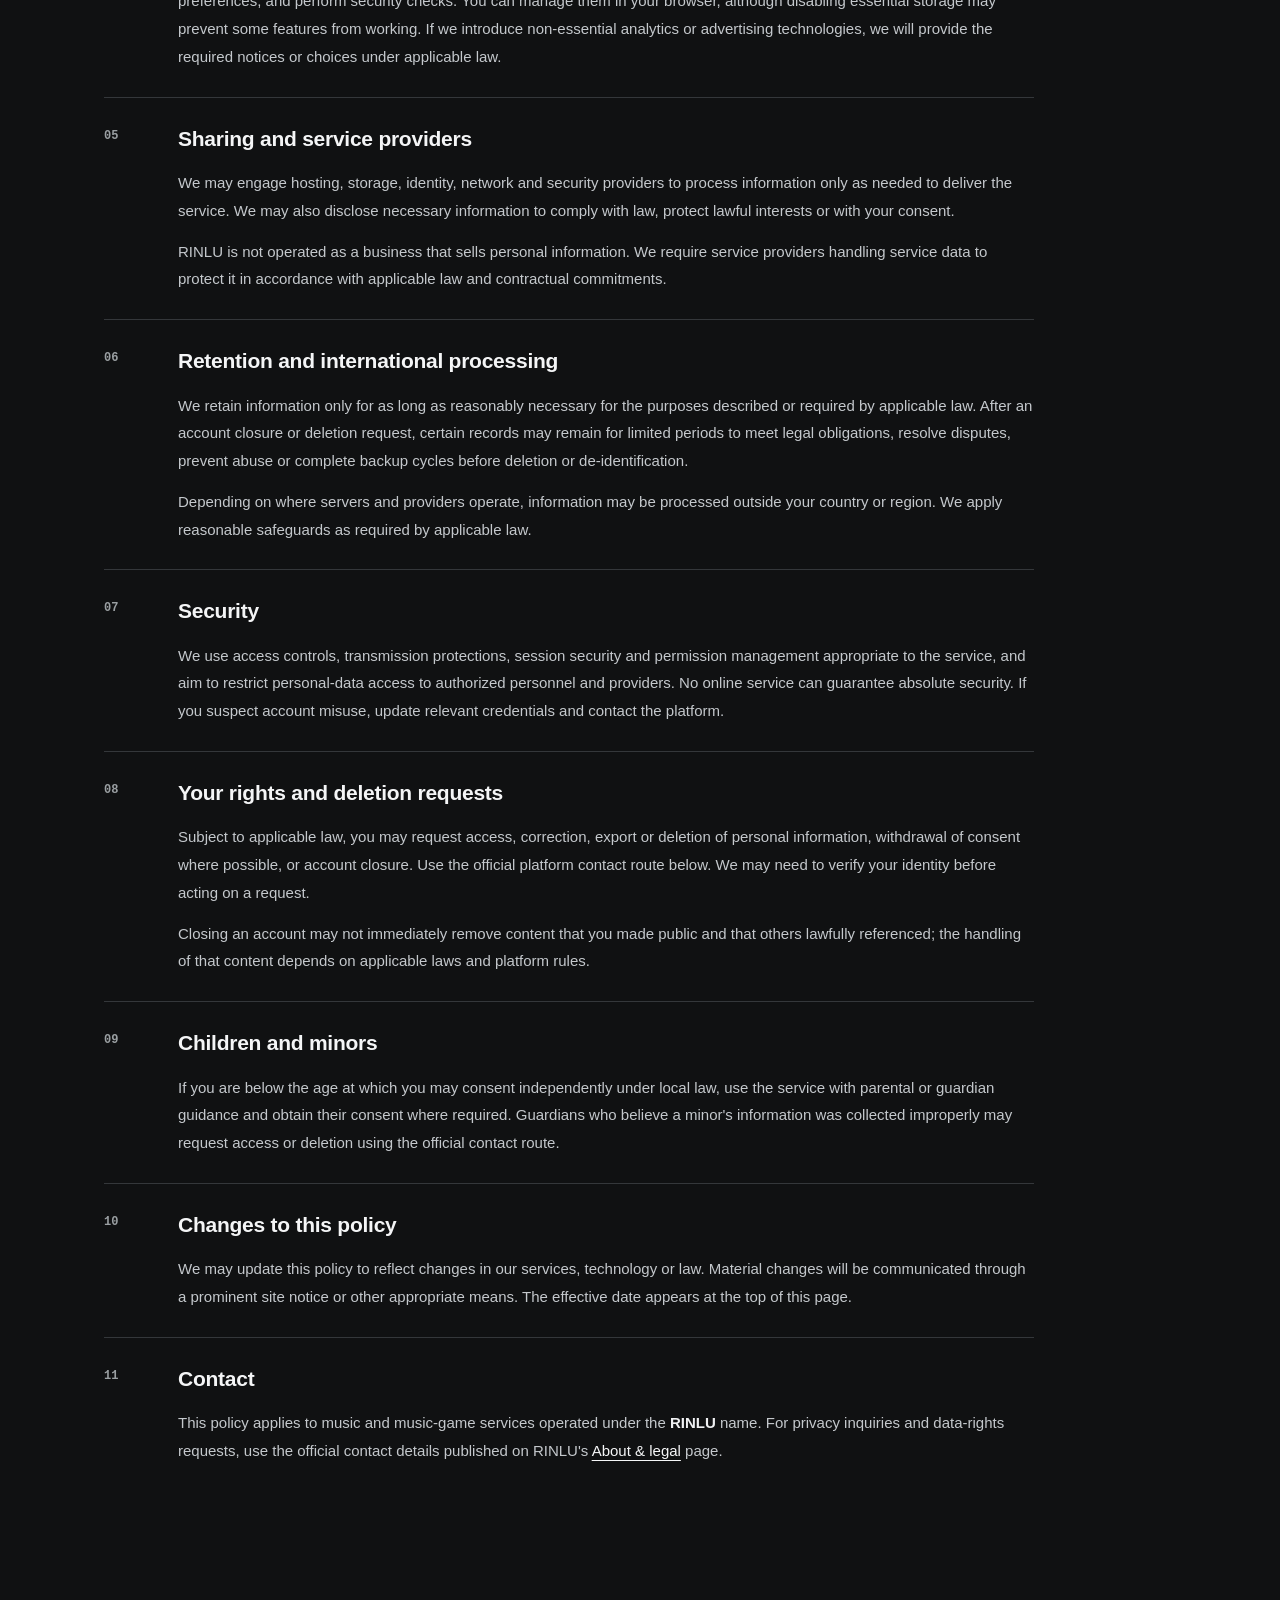
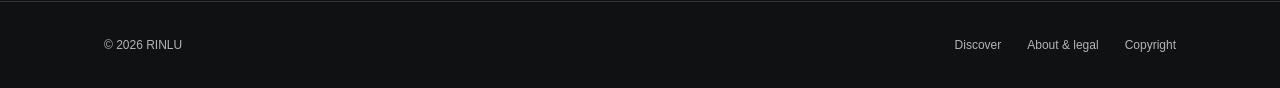
==== commit 4342c875: "Default the music privacy page to English" ====
--- a/site/music/privacy/index.html
+++ b/site/music/privacy/index.html
@@ -1,13 +1,13 @@
 <!doctype html>
-<html lang="zh-CN">
+<html lang="en">
 <head>
 <meta charset="utf-8">
 <meta name="viewport" content="width=device-width, initial-scale=1">
 <meta name="theme-color" content="#101112">
-<meta name="description" content="RINLU 音乐与音乐游戏服务隐私政策，包括 Google 登录、数据收集和删除说明。Privacy Policy for the RINLU music and music-game platform.">
+<meta name="description" content="Privacy Policy for the RINLU music and music-game platform.">
 <meta name="robots" content="index,follow">
 <link rel="canonical" href="https://rinlu.com/music/privacy">
-<title>隐私政策 / Privacy Policy — RINLU</title>
+<title>Privacy Policy — RINLU</title>
 <style>
 :root{color-scheme:dark;--bg:#101112;--surface:#191b1d;--line:#34373a;--text:#f4f5f6;--muted:#b1b5b8;--accent:#e6e8eb}
 *{box-sizing:border-box}html{scroll-behavior:smooth}body{margin:0;background:var(--bg);color:var(--text);font:15px/1.85 -apple-system,BlinkMacSystemFont,"Segoe UI","PingFang SC","Hiragino Sans GB","Microsoft YaHei",sans-serif;-webkit-font-smoothing:antialiased}
@@ -19,21 +19,20 @@
 @media(max-width:600px){main{padding:52px 20px 72px}.topbar{padding:16px 20px}.clause{grid-template-columns:32px minmax(0,1fr);gap:12px;padding:23px 0}.clause h2{font-size:19px}.intro{font-size:15px}.meta{margin-bottom:28px}.switch{margin-bottom:30px}.foot{padding:24px 20px}.foot nav{width:100%;justify-content:space-between}}
 @media(prefers-reduced-motion:reduce){html{scroll-behavior:auto}}
 </style>
-<noscript><style>#en[hidden]{display:block!important}#en::before{content:"English version";display:block;margin:30px 0;font-weight:bold;font-size:22px}</style></noscript>
 </head>
 <body>
-<a href="#main" style="position:absolute;left:-9999px" onfocus="this.style.left='12px'" onblur="this.style.left='-9999px'">跳到内容 / Skip to content</a>
-<header><div class="topbar"><a href="/music/" class="wordmark" aria-label="RINLU 首页">RINLU</a><a href="/music/" class="home">← <span id="back">返回音乐平台</span></a></div></header>
+<a href="#main" style="position:absolute;left:-9999px" onfocus="this.style.left='12px'" onblur="this.style.left='-9999px'" id="skip">Skip to content</a>
+<header><div class="topbar"><a href="/music/" class="wordmark" id="wordmark" aria-label="RINLU home">RINLU</a><a href="/music/" class="home">← <span id="back">Back to RINLU</span></a></div></header>
 <main id="main">
 <div class="eyebrow">RINLU / LEGAL</div>
-<h1 id="title">隐私政策<span>Privacy Policy</span></h1>
-<p class="intro" id="intro">我们希望您清楚了解 RINLU 如何处理账号、Google 登录信息，以及您在音乐与游戏中产生的数据。</p>
-<p class="meta" id="date">生效日期：2026 年 11 月 18 日</p>
-<div class="switch" role="group" aria-label="Language / 语言">
-<button id="zh-btn" type="button" data-lang="zh" aria-pressed="true">中文</button>
-<button id="en-btn" type="button" data-lang="en" aria-pressed="false">English</button>
+<h1 id="title">Privacy Policy</h1>
+<p class="intro" id="intro">How RINLU handles account details, Google sign-in information, and your music and gameplay data.</p>
+<p class="meta" id="date">Effective: November 18, 2026</p>
+<div class="switch" role="group" aria-label="Language">
+<button id="en-btn" type="button" data-lang="en" aria-pressed="true">English</button>
+<button id="zh-btn" type="button" data-lang="zh" lang="zh-Hans" aria-pressed="false">简体中文</button>
 </div>
-<article id="zh" class="policy" lang="zh-CN" aria-label="中文版隐私政策"><section class="clause" aria-labelledby="zh-01"><div class="num">01</div><div><h2 id="zh-01">我们收集的信息</h2><p>当您使用 RINLU 音乐与音乐游戏服务时，我们会根据您实际使用的功能处理必要信息：</p><ul><li><strong>登录及账号信息：</strong>账号标识、登录方式，以及您授权提供的电子邮箱、显示名称和头像。</li><li><strong>音乐与创作内容：</strong>您主动提交的歌曲、封面、歌词、专辑、游戏配置、作品说明及相关审核记录。</li><li><strong>使用记录：</strong>收藏、播放历史、游戏进度与交互记录（以实际启用的功能为准）。</li><li><strong>技术与安全数据：</strong>为维持服务正常运行可能记录的 IP 地址、设备或浏览器类型、访问时间、错误日志和必要的 Cookie 或会话标识。</li></ul><p>我们不要求您为浏览本隐私政策而登录。</p></div></section>
+<article id="zh" class="policy" lang="zh-CN" aria-label="中文版隐私政策" hidden><section class="clause" aria-labelledby="zh-01"><div class="num">01</div><div><h2 id="zh-01">我们收集的信息</h2><p>当您使用 RINLU 音乐与音乐游戏服务时，我们会根据您实际使用的功能处理必要信息：</p><ul><li><strong>登录及账号信息：</strong>账号标识、登录方式，以及您授权提供的电子邮箱、显示名称和头像。</li><li><strong>音乐与创作内容：</strong>您主动提交的歌曲、封面、歌词、专辑、游戏配置、作品说明及相关审核记录。</li><li><strong>使用记录：</strong>收藏、播放历史、游戏进度与交互记录（以实际启用的功能为准）。</li><li><strong>技术与安全数据：</strong>为维持服务正常运行可能记录的 IP 地址、设备或浏览器类型、访问时间、错误日志和必要的 Cookie 或会话标识。</li></ul><p>我们不要求您为浏览本隐私政策而登录。</p></div></section>
 <section class="clause" aria-labelledby="zh-02"><div class="num">02</div><div><h2 id="zh-02">Google 登录与授权</h2><p>当您选择使用 Google 登录时，Google 会向您展示所申请的权限。RINLU 仅接收您同意授权并实际返回的身份信息，用于创建或关联账号、验证登录身份及保障账号安全。通常涉及 Google 账号的基本资料，例如姓名、邮箱、头像及账号唯一标识。</p><p>使用 Google 登录不等于授权 RINLU 读取您的 Gmail 邮件或 Google 云端硬盘文件。我们不会索取您的 Google 账号密码。如果未来需要新的 Google 权限，我们会在申请前说明用途并请求您授权。</p><p>您可以在 <a href="https://myaccount.google.com/connections" target="_blank" rel="noopener noreferrer">Google 账号的第三方连接设置</a> 中管理或撤销授权。撤销后，依赖该登录方式的功能可能受到影响，但已存储的数据不会因此自动全部删除。</p></div></section>
 <section class="clause" aria-labelledby="zh-03"><div class="num">03</div><div><h2 id="zh-03">信息的使用目的</h2><p>我们处理上述信息，是为了提供账号注册与登录、音乐播放、收藏与历史、创作者发布、音乐游戏、内容审核与版权管理、客服与安全防护，并改善服务的稳定性和体验。我们不会将通过 Google 登录获得的个人信息用于与上述目的无关的广告定向。</p></div></section>
 <section class="clause" aria-labelledby="zh-04"><div class="num">04</div><div><h2 id="zh-04">Cookie 与本地存储</h2><p>网站可能使用必要的 Cookie、会话令牌或浏览器本地存储，维持登录状态、保存语言和界面偏好、执行安全检查。您可通过浏览器设置管理这些数据；禁用必要存储可能影响登录和部分功能。若未来使用非必要的分析或广告技术，我们会按适用法律提供相应告知或选择。</p></div></section>
@@ -44,7 +43,7 @@
 <section class="clause" aria-labelledby="zh-09"><div class="num">09</div><div><h2 id="zh-09">未成年人</h2><p>如您尚未达到所在地法律规定的独立同意年龄，请在父母或法定监护人的指导下使用服务，并在法律要求时先取得监护人同意。监护人如认为未成年人信息被不当收集，可通过官方联系入口提出查询或删除请求。</p></div></section>
 <section class="clause" aria-labelledby="zh-10"><div class="num">10</div><div><h2 id="zh-10">政策变更</h2><p>我们可能因服务功能、技术或法律要求变化而更新本政策。重大变更将通过网站显著位置或其他适当方式告知。页面顶部展示最新生效日期；您可以随时重新查看。</p></div></section>
 <section class="clause" aria-labelledby="zh-11"><div class="num">11</div><div><h2 id="zh-11">如何联系我们</h2><p>本政策适用于 <strong>RINLU</strong> 提供的音乐及音乐游戏服务。如需咨询隐私或提出个人信息权利请求，请通过 <a href="/music/legal">RINLU「关于与法律」</a> 页面公布的官方联系方式联系平台运营方。</p></div></section></article>
-<article id="en" class="policy" lang="en" aria-label="English Privacy Policy" hidden><section class="clause" aria-labelledby="en-01"><div class="num">01</div><div><h2 id="en-01">Information we collect</h2><p>Depending on the features you use, RINLU may process:</p><ul><li><strong>Account data:</strong> your account identifier, authentication method and profile information you authorize, such as email address, display name and profile picture.</li><li><strong>Creative content:</strong> songs, artwork, lyrics, albums, game configurations, descriptions and associated moderation records you submit.</li><li><strong>Activity data:</strong> likes, listening history, game progress and interactions, where those features are enabled.</li><li><strong>Technical and security data:</strong> IP address, browser or device type, access times, error logs and necessary cookies or session identifiers to operate and protect the service.</li></ul><p>You do not need an account to read this policy.</p></div></section>
+<article id="en" class="policy" lang="en" aria-label="English Privacy Policy"><section class="clause" aria-labelledby="en-01"><div class="num">01</div><div><h2 id="en-01">Information we collect</h2><p>Depending on the features you use, RINLU may process:</p><ul><li><strong>Account data:</strong> your account identifier, authentication method and profile information you authorize, such as email address, display name and profile picture.</li><li><strong>Creative content:</strong> songs, artwork, lyrics, albums, game configurations, descriptions and associated moderation records you submit.</li><li><strong>Activity data:</strong> likes, listening history, game progress and interactions, where those features are enabled.</li><li><strong>Technical and security data:</strong> IP address, browser or device type, access times, error logs and necessary cookies or session identifiers to operate and protect the service.</li></ul><p>You do not need an account to read this policy.</p></div></section>
 <section class="clause" aria-labelledby="en-02"><div class="num">02</div><div><h2 id="en-02">Google sign-in and consent</h2><p>When you choose Google sign-in, Google shows the permissions being requested. RINLU receives only the identity information you authorize and Google actually returns, for creating or linking an account, authenticating you and protecting account security. This commonly includes basic Google account information, such as name, email address, profile picture and a unique account identifier.</p><p>Signing in with Google does not itself grant RINLU access to Gmail messages or Google Drive files. RINLU does not ask for your Google password. If additional Google permissions are needed in the future, we will explain the purpose and seek your authorization first.</p><p>You can review or revoke access in your <a href="https://myaccount.google.com/connections" target="_blank" rel="noopener noreferrer">Google account connections</a>. Revocation may affect sign-in, but it does not automatically delete all data already held by the service.</p></div></section>
 <section class="clause" aria-labelledby="en-03"><div class="num">03</div><div><h2 id="en-03">How we use information</h2><p>We use information to provide account access, music playback, collections and history, creator publishing, music games, content moderation, copyright management, support and security, and to improve reliability and the user experience. We do not use personal information obtained through Google sign-in for unrelated targeted advertising.</p></div></section>
 <section class="clause" aria-labelledby="en-04"><div class="num">04</div><div><h2 id="en-04">Cookies and local storage</h2><p>We may use essential cookies, session tokens and browser storage to maintain sign-in, remember language and interface preferences, and perform security checks. You can manage them in your browser, although disabling essential storage may prevent some features from working. If we introduce non-essential analytics or advertising technologies, we will provide the required notices or choices under applicable law.</p></div></section>
@@ -56,7 +55,7 @@
 <section class="clause" aria-labelledby="en-10"><div class="num">10</div><div><h2 id="en-10">Changes to this policy</h2><p>We may update this policy to reflect changes in our services, technology or law. Material changes will be communicated through a prominent site notice or other appropriate means. The effective date appears at the top of this page.</p></div></section>
 <section class="clause" aria-labelledby="en-11"><div class="num">11</div><div><h2 id="en-11">Contact</h2><p>This policy applies to music and music-game services operated under the <strong>RINLU</strong> name. For privacy inquiries and data-rights requests, use the official contact details published on RINLU's <a href="/music/legal">About &amp; legal</a> page.</p></div></section></article>
 </main>
-<footer><div class="foot"><span>© 2026 RINLU</span><nav aria-label="Legal navigation"><a href="/music/" id="foot-home">发现音乐</a><a href="/music/legal" id="foot-legal">关于与法律</a><a href="/music/copyright" id="foot-copyright">版权</a></nav></div></footer>
+<footer><div class="foot"><span>© 2026 RINLU</span><nav aria-label="Legal navigation"><a href="/music/" id="foot-home">Discover</a><a href="/music/legal" id="foot-legal">About &amp; legal</a><a href="/music/copyright" id="foot-copyright">Copyright</a></nav></div></footer>
 <script>
 (function(){
   var buttons=document.querySelectorAll('[data-lang]');
@@ -66,7 +65,10 @@
     document.getElementById('en').hidden=!english;
     document.documentElement.lang=english?'en':'zh-CN';
     document.getElementById('back').textContent=english?'Back to RINLU':'返回音乐平台';
-    document.getElementById('title').innerHTML=english?'Privacy Policy<span>隐私政策</span>':'隐私政策<span>Privacy Policy</span>';
+    document.title=english?'Privacy Policy — RINLU':'隐私政策 — RINLU';
+    document.getElementById('skip').textContent=english?'Skip to content':'跳到正文';
+    document.getElementById('wordmark').setAttribute('aria-label',english?'RINLU home':'RINLU 首页');
+    document.getElementById('title').textContent=english?'Privacy Policy':'隐私政策';
     document.getElementById('intro').textContent=english?'How RINLU handles account details, Google sign-in information, and your music and gameplay data.':'我们希望您清楚了解 RINLU 如何处理账号、Google 登录信息，以及您在音乐与游戏中产生的数据。';
     document.getElementById('date').textContent=english?'Effective: November 18, 2026':'生效日期：2026 年 11 月 18 日';
     document.getElementById('foot-home').textContent=english?'Discover':'发现音乐';
@@ -74,8 +76,11 @@
     document.getElementById('foot-copyright').textContent=english?'Copyright':'版权';
     buttons.forEach(function(b){b.setAttribute('aria-pressed',String(b.dataset.lang===lang))});
   }
-  buttons.forEach(function(b){b.addEventListener('click',function(){var lang=b.dataset.lang;show(lang);history.replaceState(null,'',location.pathname+(lang==='en'?'?lang=en':''))})});
-  show(new URLSearchParams(location.search).get('lang')==='en'?'en':'zh');
+  buttons.forEach(function(b){b.addEventListener('click',function(){var lang=b.dataset.lang;show(lang);history.replaceState(null,'',location.pathname+'?lang='+lang)})});
+  var requested=new URLSearchParams(location.search).get('lang');
+  var saved='';
+  try{saved=localStorage.getItem('rinlu-ui-language')||''}catch{}
+  show(requested==='zh'||(!requested&&saved==='zh-Hans')?'zh':'en');
 })();
 </script>
 </body>
